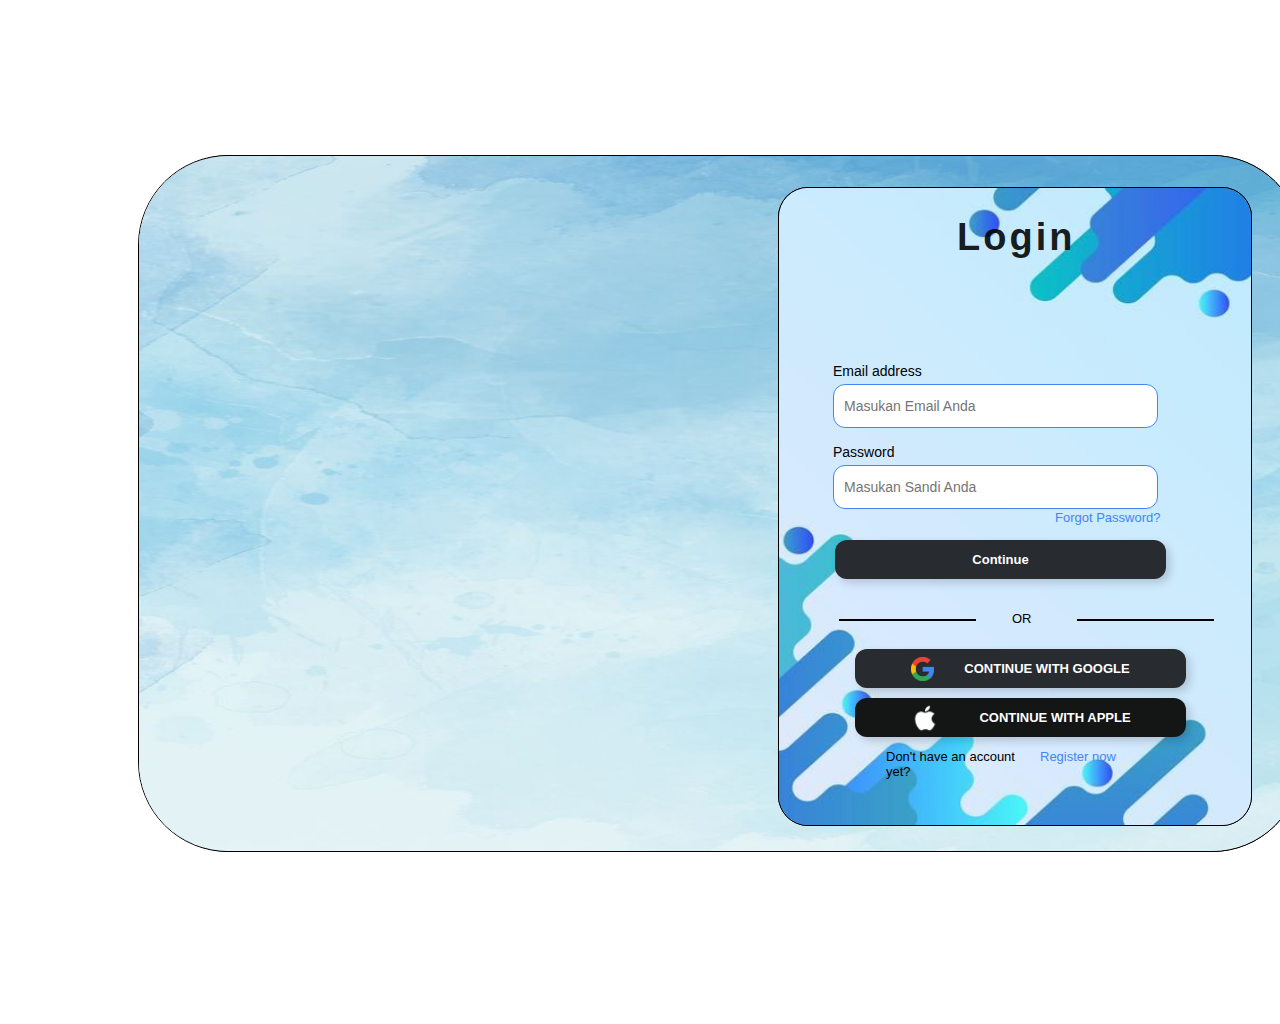
==== index.html @ a44138eb "firdt commit" ====
<!DOCTYPE html>
    <html lang="en">
    <head>
      <meta charset="UTF-8">
      <meta name="viewport" content="width=device-width, initial-scale=1.0">
      <title>Login Page</title>
    </head>
    <body>
      <div class="container">
        <div class="background-box"></div>
        <img class="background-img" src="v23_5.png" alt="Background">
        <div class="side-box"></div>
        <img class="side-img" src="v23_4.png" alt="Side Image">
        <div class="title">Login</div>
        
        <form class="form-container" action="#" method="post">
          <div class="form-group">
            <label for="email">Email address</label>
            <input id="email" type="email" name="email" placeholder="Masukan Email Anda" required>
          </div>
          <div class="form-group">
            <label for="password">Password</label>
            <input id="password" type="password" name="password" placeholder="Masukan Sandi Anda" required>
          </div>
          <button type="submit" class="login-button">
            <img src="" alt="Login Icon" class="button-icon">
            Continue
          </button>
        </form>
        
        <div class="forgot-password">Forgot Password?</div>
    
        <div class="continue-with-container">
          <div class="continue-with continue-google">
            <img src="v14_214.png" alt="Google Icon" class="button-icon">
            CONTINUE WITH GOOGLE
          </div>
          <div class="continue-with continue-apple">
            <img src="v14_216.png" alt="Apple Icon" class="button-icon-apple">
            CONTINUE WITH APPLE
          </div>
        </div>
        
        <button class="continue-button">
          Continue 
        </button>
        
        <div class="or-divider or-divider-left"></div>
        <div class="or-divider or-divider-right"></div>
        <div class="or-text">OR</div>
        
        <div class="register">Don't have an account yet?</div>
        <div class="register-now">Register now</div>
      </div>
    </body>
    </html>
    
</body>
</html>
<style>
    .continue-button {
  width: 331px;
  height: 39px;
  background: #282B2F; 
  box-shadow: 4px 4px 8px rgba(0, 0, 0, 0.16);
  border-radius: 12px;
  color: white;
  font-size: 13px;
  font-family: Poppins, sans-serif;
  font-weight: 700;
  text-align: center;
  line-height: 39px;
  cursor: pointer;
  text-decoration: none;
  display: flex;
  align-items: center;
  justify-content: center;
  position: absolute;
  left: 835px;
  top: 540px; 
  border: none;
}

 body {
  margin: 0;
  padding: 0;
  font-family: Roboto, sans-serif;
}

.container {
  width: 1440px;
  height: 1024px;
  position: relative;
  background: white;
  margin: 0 auto;
}

.background-box {
  width: 1160px;
  height: 695px;
  left: 140px;
  top: 155px;
  position: absolute;
  background: #D9D9D9;
  border-radius: 90px;
  border: 1px black solid;
}

.background-img {
  width: 1162px;
  height: 695px;
  left: 138px;
  top: 155px;
  position: absolute;
  border-radius: 90px;
  border: 1px black solid;
}

.side-box {
  width: 472px;
  height: 637px;
  left: 778px;
  top: 187px;
  position: absolute;
  background: #D9D9D9;
  border-radius: 30px;
  border: 1px black solid;
}

.side-img {
  width: 472px;
  height: 637px;
  left: 778px;
  top: 187px;
  position: absolute;
  border-radius: 30px;
  border: 1px black solid;
}

.title {
  width: 208px;
  height: 54px;
  color: rgba(0, 0, 0, 0.90);
  font-size: 38px;
  font-family: Mont, sans-serif;
  font-weight: 900;
  letter-spacing: 3.04px;
  position: absolute;
  left: 957px;
  top: 216px;
}

.form-container {
  width: 325px;
  position: absolute;
  left: 833px;
  top: 363px;
}

.form-group {
  margin-bottom: 16px;
}

.form-group label {
  display: block;
  color: black;
  font-size: 14px;
  font-family: Poppins, sans-serif;
  font-weight: 400;
  margin-bottom: 5px;
}

.form-group input {
  width: 100%;
  height: 44px;
  background: white;
  border-radius: 12px;
  border: 1px #4285F4 solid;
  padding: 10px;
  box-sizing: border-box;
  font-family: Poppins, sans-serif;
  font-size: 14px;
}

.forgot-password {
  width: 116px;
  color: #4285F4;
  font-size: 13px;
  font-family: Roboto, sans-serif;
  font-weight: 400;
  position: absolute;
  left: 1055px;
  top: 510px;
}

.login-button {
  width: 250px;
  height: 45px;
  background: #393C41;
  box-shadow: 4px 4px 8px rgba(0, 0, 0, 0.16);
  border-radius: 12px;
  position: absolute;
  left: 837px;
  top: 543px;
  display: flex;
  align-items: center;
  justify-content: center;
  color: white;
  font-size: 13px;
  font-family: Poppins, sans-serif;
  font-weight: 700;
  cursor: pointer;
  text-decoration: none;
  border: none;
  z-index: 10;
}

.login-button img {
  display: none; /* Hide the image as it is not needed */
}

.continue-with-container {
  display: flex;
  flex-direction: column; 
  align-items: center; 
  gap: 10px; 
  position: absolute;
  left: 855px;
  top: 649px;
}

.continue-with {
  width: 331px;
  height: 39px;
  border-radius: 12px;
  box-shadow: 4px 4px 8px rgba(0, 0, 0, 0.16);
  color: white;
  font-size: 13px;
  font-family: Poppins, sans-serif;
  font-weight: 700;
  text-align: center;
  line-height: 39px;
  cursor: pointer;
  text-decoration: none;
  display: flex;
  align-items: center;
  justify-content: center;
}

.continue-google {
  background: #282B2F;
}

.continue-apple {
  background: #141515;
}

.button-icon {
  width: 23px;
  height: 24px;
  margin-right: 30px;
}

.button-icon-apple {
  width: 30px;
  height: 30px;
  margin-right: 39px;
}

.register {
  width: 152px;
  height: 34px;
  color: black;
  font-size: 13px;
  font-family: Roboto, sans-serif;
  font-weight: 400;
  position: absolute;
  left: 886px;
  top: 749px;
}

.register-now {
  width: 130px;
  height: 34px;
  color: #4285F4;
  font-size: 13px;
  font-family: Roboto, sans-serif;
  font-weight: 400;
  position: absolute;
  left: 1040px;
  top: 749px;
}

.or-divider {
  width: 135px;
  height: 0;
  border: 1px black solid;
  position: absolute;
}

.or-divider-left {
  left: 839px;
  top: 619px;
}

.or-divider-right {
  left: 1077px;
  top: 619px;
}

.or-text {
  left: 1012px;
  top: 611px;
  position: absolute;
  text-align: center;
  color: black;
  font-size: 13px;
  font-family: Roboto, sans-serif;
  font-weight: 400;
}


</style>
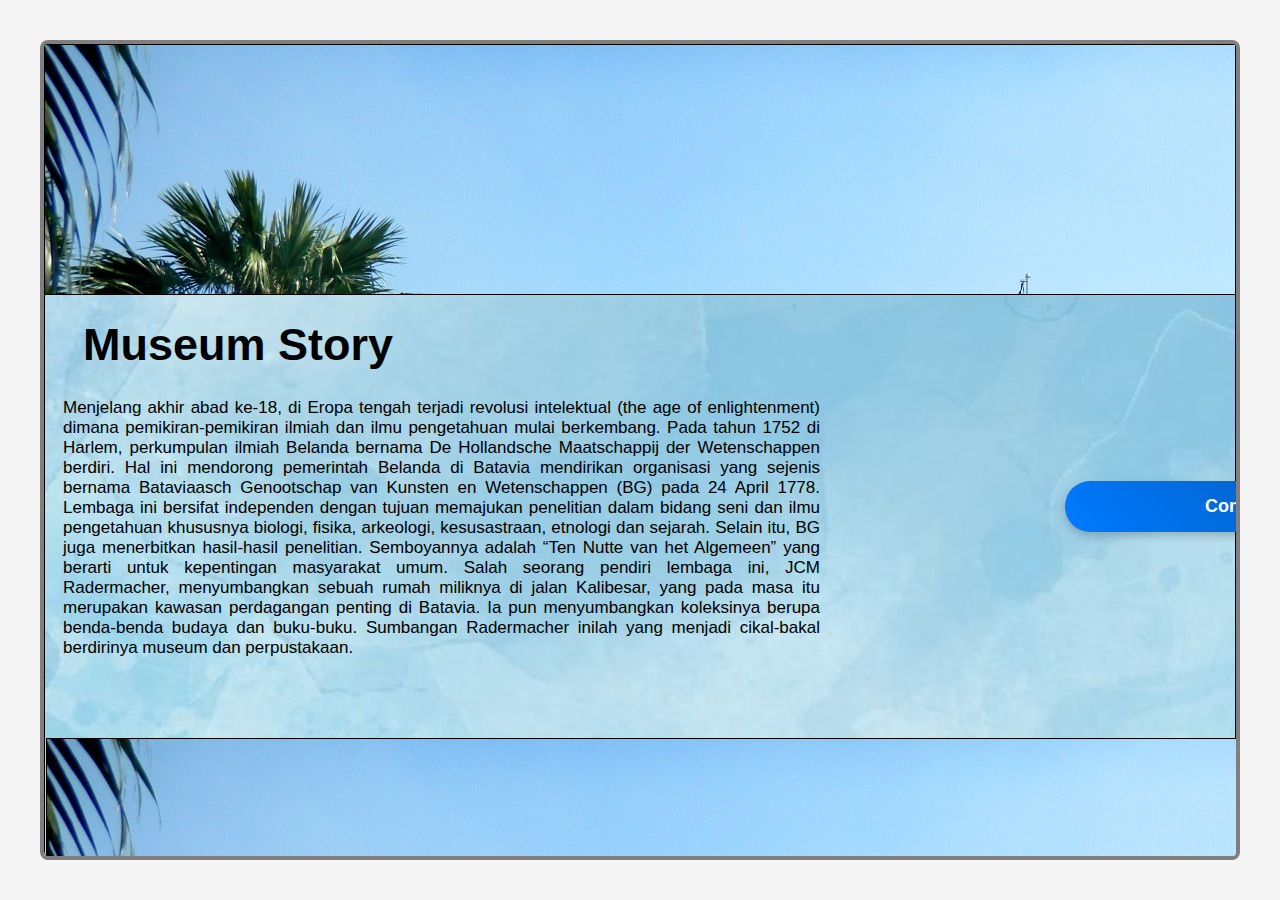
==== commit b4b11d01: "Commit2" ====
--- a/index.html
+++ b/index.html
@@ -1,324 +1,207 @@
-    <!DOCTYPE html>
-    <html lang="en">
-    <head>
-      <meta charset="UTF-8">
-      <meta name="viewport" content="width=device-width, initial-scale=1.0">
-      <title>Login Page</title>
-    </head>
-    <body>
-      <div class="container">
-        <div class="background-box"></div>
-        <img class="background-img" src="v23_5.png" alt="Background">
-        <div class="side-box"></div>
-        <img class="side-img" src="v23_4.png" alt="Side Image">
-        <div class="title">Login</div>
-        
-        <form class="form-container" action="#" method="post">
-          <div class="form-group">
-            <label for="email">Email address</label>
-            <input id="email" type="email" name="email" placeholder="Masukan Email Anda" required>
-          </div>
-          <div class="form-group">
-            <label for="password">Password</label>
-            <input id="password" type="password" name="password" placeholder="Masukan Sandi Anda" required>
-          </div>
-          <button type="submit" class="login-button">
-            <img src="" alt="Login Icon" class="button-icon">
-            Continue
-          </button>
-        </form>
-        
-        <div class="forgot-password">Forgot Password?</div>
-    
-        <div class="continue-with-container">
-          <div class="continue-with continue-google">
-            <img src="v14_214.png" alt="Google Icon" class="button-icon">
-            CONTINUE WITH GOOGLE
-          </div>
-          <div class="continue-with continue-apple">
-            <img src="v14_216.png" alt="Apple Icon" class="button-icon-apple">
-            CONTINUE WITH APPLE
-          </div>
+<!DOCTYPE html>
+<html lang="id">
+<head>
+    <meta charset="UTF-8">
+    <meta name="viewport" content="width=device-width, initial-scale=1.0">
+    <title>Document</title>
+</head>
+<body>
+    <div class="container">
+        <div class="border-box">
+            <div class="v29_6">
+                <div class="v33_105">
+                    <div class="v29_7">
+                        <img src="v29_7.png" alt="Placeholder Image">
+                    </div>
+                    <div class="v33_89">
+                        <img src="v33_83.png" alt="Placeholder Image">
+                    </div>
+                    <span class="v33_88">
+                        Menjelang akhir abad ke-18, di Eropa tengah terjadi revolusi intelektual (the age of enlightenment) dimana pemikiran-pemikiran ilmiah dan ilmu pengetahuan mulai berkembang. Pada tahun 1752 di Harlem, perkumpulan ilmiah Belanda bernama De Hollandsche Maatschappij der Wetenschappen berdiri. Hal ini mendorong pemerintah Belanda di Batavia mendirikan organisasi yang sejenis bernama Bataviaasch Genootschap van Kunsten en Wetenschappen (BG) pada 24 April 1778. Lembaga ini bersifat independen dengan tujuan memajukan penelitian dalam bidang seni dan ilmu pengetahuan khususnya biologi, fisika, arkeologi, kesusastraan, etnologi dan sejarah. Selain itu, BG juga menerbitkan hasil-hasil penelitian. Semboyannya adalah “Ten Nutte van het Algemeen” yang berarti untuk kepentingan masyarakat umum. Salah seorang pendiri lembaga ini, JCM Radermacher, menyumbangkan sebuah rumah miliknya di jalan Kalibesar, yang pada masa itu merupakan kawasan perdagangan penting di Batavia. Ia pun menyumbangkan koleksinya berupa benda-benda budaya dan buku-buku. Sumbangan Radermacher inilah yang menjadi cikal-bakal berdirinya museum dan perpustakaan.
+                    </span>
+                    <div class="v33_83">
+                        <img src="v33_83.png" alt="Placeholder Image">
+                    </div>
+                    <span class="v33_87">Museum Story</span>
+                    <div class="v33_83"></div>
+                    <a href="nextpage.html" class="v35_106">Continue</a>
+                </div>
+            </div>
         </div>
-        
-        <button class="continue-button">
-          Continue 
-        </button>
-        
-        <div class="or-divider or-divider-left"></div>
-        <div class="or-divider or-divider-right"></div>
-        <div class="or-text">OR</div>
-        
-        <div class="register">Don't have an account yet?</div>
-        <div class="register-now">Register now</div>
-      </div>
-    </body>
-    </html>
-    
+    </div>
 </body>
 </html>
 <style>
-    .continue-button {
-  width: 331px;
-  height: 39px;
-  background: #282B2F; 
-  box-shadow: 4px 4px 8px rgba(0, 0, 0, 0.16);
-  border-radius: 12px;
-  color: white;
-  font-size: 13px;
-  font-family: Poppins, sans-serif;
-  font-weight: 700;
-  text-align: center;
-  line-height: 39px;
-  cursor: pointer;
-  text-decoration: none;
-  display: flex;
-  align-items: center;
-  justify-content: center;
-  position: absolute;
-  left: 835px;
-  top: 540px; 
-  border: none;
-}
-
- body {
-  margin: 0;
-  padding: 0;
-  font-family: Roboto, sans-serif;
-}
-
-.container {
-  width: 1440px;
-  height: 1024px;
-  position: relative;
-  background: white;
-  margin: 0 auto;
-}
-
-.background-box {
-  width: 1160px;
-  height: 695px;
-  left: 140px;
-  top: 155px;
-  position: absolute;
-  background: #D9D9D9;
-  border-radius: 90px;
-  border: 1px black solid;
-}
-
-.background-img {
-  width: 1162px;
-  height: 695px;
-  left: 138px;
-  top: 155px;
-  position: absolute;
-  border-radius: 90px;
-  border: 1px black solid;
-}
-
-.side-box {
-  width: 472px;
-  height: 637px;
-  left: 778px;
-  top: 187px;
-  position: absolute;
-  background: #D9D9D9;
-  border-radius: 30px;
-  border: 1px black solid;
-}
-
-.side-img {
-  width: 472px;
-  height: 637px;
-  left: 778px;
-  top: 187px;
-  position: absolute;
-  border-radius: 30px;
-  border: 1px black solid;
-}
-
-.title {
-  width: 208px;
-  height: 54px;
-  color: rgba(0, 0, 0, 0.90);
-  font-size: 38px;
-  font-family: Mont, sans-serif;
-  font-weight: 900;
-  letter-spacing: 3.04px;
-  position: absolute;
-  left: 957px;
-  top: 216px;
-}
-
-.form-container {
-  width: 325px;
-  position: absolute;
-  left: 833px;
-  top: 363px;
-}
-
-.form-group {
-  margin-bottom: 16px;
-}
-
-.form-group label {
-  display: block;
-  color: black;
-  font-size: 14px;
-  font-family: Poppins, sans-serif;
-  font-weight: 400;
-  margin-bottom: 5px;
-}
-
-.form-group input {
-  width: 100%;
-  height: 44px;
-  background: white;
-  border-radius: 12px;
-  border: 1px #4285F4 solid;
-  padding: 10px;
-  box-sizing: border-box;
-  font-family: Poppins, sans-serif;
-  font-size: 14px;
-}
-
-.forgot-password {
-  width: 116px;
-  color: #4285F4;
-  font-size: 13px;
-  font-family: Roboto, sans-serif;
-  font-weight: 400;
-  position: absolute;
-  left: 1055px;
-  top: 510px;
-}
-
-.login-button {
-  width: 250px;
-  height: 45px;
-  background: #393C41;
-  box-shadow: 4px 4px 8px rgba(0, 0, 0, 0.16);
-  border-radius: 12px;
-  position: absolute;
-  left: 837px;
-  top: 543px;
-  display: flex;
-  align-items: center;
-  justify-content: center;
-  color: white;
-  font-size: 13px;
-  font-family: Poppins, sans-serif;
-  font-weight: 700;
-  cursor: pointer;
-  text-decoration: none;
-  border: none;
-  z-index: 10;
-}
-
-.login-button img {
-  display: none; /* Hide the image as it is not needed */
-}
-
-.continue-with-container {
-  display: flex;
-  flex-direction: column; 
-  align-items: center; 
-  gap: 10px; 
-  position: absolute;
-  left: 855px;
-  top: 649px;
-}
-
-.continue-with {
-  width: 331px;
-  height: 39px;
-  border-radius: 12px;
-  box-shadow: 4px 4px 8px rgba(0, 0, 0, 0.16);
-  color: white;
-  font-size: 13px;
-  font-family: Poppins, sans-serif;
-  font-weight: 700;
-  text-align: center;
-  line-height: 39px;
-  cursor: pointer;
-  text-decoration: none;
-  display: flex;
-  align-items: center;
-  justify-content: center;
-}
-
-.continue-google {
-  background: #282B2F;
-}
-
-.continue-apple {
-  background: #141515;
-}
-
-.button-icon {
-  width: 23px;
-  height: 24px;
-  margin-right: 30px;
-}
-
-.button-icon-apple {
-  width: 30px;
-  height: 30px;
-  margin-right: 39px;
-}
-
-.register {
-  width: 152px;
-  height: 34px;
-  color: black;
-  font-size: 13px;
-  font-family: Roboto, sans-serif;
-  font-weight: 400;
-  position: absolute;
-  left: 886px;
-  top: 749px;
-}
-
-.register-now {
-  width: 130px;
-  height: 34px;
-  color: #4285F4;
-  font-size: 13px;
-  font-family: Roboto, sans-serif;
-  font-weight: 400;
-  position: absolute;
-  left: 1040px;
-  top: 749px;
-}
-
-.or-divider {
-  width: 135px;
-  height: 0;
-  border: 1px black solid;
-  position: absolute;
-}
-
-.or-divider-left {
-  left: 839px;
-  top: 619px;
-}
-
-.or-divider-right {
-  left: 1077px;
-  top: 619px;
-}
-
-.or-text {
-  left: 1012px;
-  top: 611px;
-  position: absolute;
-  text-align: center;
-  color: black;
-  font-size: 13px;
-  font-family: Roboto, sans-serif;
-  font-weight: 400;
-}
-
-
-</style>
-
+    * {
+        box-sizing: border-box;
+    }
+    body {
+        font-size: 14px;
+        margin: 0;
+        padding: 0;
+        background: #f4f4f4;
+    }
+    .container {
+        width: 100%;
+        height: 100vh;
+        display: flex;
+        justify-content: center;
+        align-items: center;
+        padding: 20px;
+        background-color: #f4f4f4;
+    }
+    .border-box {
+        width: calc(100% - 40px);
+        max-width: 1500px;
+        height: calc(100% - 40px);
+        border: 4px solid rgba(0, 0, 0, 0.5);
+        border-radius: 8px;
+        background: rgba(255, 255, 255, 1);
+        overflow: hidden;
+        position: relative;
+    }
+    .v29_6 {
+        width: 100%;
+        height: 100%;
+        background: rgba(255,255,255,1);
+        position: absolute;
+        top: 0;
+        left: 0;
+    }
+    .v33_105 {
+        width: 100%;
+        height: 100%;
+        background-size: cover;
+        position: absolute;
+        top: 0;
+        left: 0;
+    }
+    .v29_7 {
+        display: flex; 
+        align-items: center; 
+        justify-content: center; 
+        width: 100%;
+        height: 100%;
+        background-size: cover;
+        position: absolute;
+        top: 0;
+        left: 0;
+        border: 1px solid rgba(0,0,0,1);
+        border-radius: 4px;
+        overflow: hidden;
+    }
+    .v29_7 img {
+        width: 100%; 
+        height: auto; 
+        object-fit: cover; 
+        position: absolute;
+        top: 0;
+        left: 0;
+    }
+    .v33_89 {
+        width: 100%;
+        height: 329px;
+        background-size: cover;
+        position: absolute;
+        top: 694px;
+        left: 2px;
+        border: 1px solid rgba(0,0,0,1);
+        overflow: hidden;
+    }
+    .v33_88 {
+        width: 757px;
+        color: rgba(0,0,0,1);
+        position: absolute;
+        top: 354px;
+        left: 19px;
+        font-family: Sansation, sans-serif;
+        font-weight: regular;
+        font-size: 17px;
+        text-align: justify;
+    }
+    .v33_83 {
+        width: 100%;
+        height: 251px;
+        background: url("../images/v33_83.png") no-repeat center center;
+        background-size: cover;
+        position: absolute;
+        top: 0;
+        left: 0;
+        border: 1px solid rgba(0,0,0,1);
+        overflow: hidden;
+    }
+    .v33_84 {
+        width: 979px;
+        height: 175px;
+        background: rgba(255,255,255,1);
+        position: absolute;
+        top: 13px;
+        left: 231px;
+        overflow: hidden;
+    }
+    .v33_85 {
+        width: 787px;
+        height: 37px;
+        background: rgba(0,0,0,1);
+        position: absolute;
+        top: 69px;
+        left: 181px;
+    }
+    .v33_86 {
+        width: 167px;
+        height: 175px;
+        background: url("../images/v33_86.png") no-repeat center center;
+        position: absolute;
+        top: 0;
+        left: 0;
+    }
+    .v33_87 {
+        width: 358px;
+        color: rgba(0,0,0,1);
+        position: absolute;
+        top: 275px;
+        left: 39px;
+        font-family: Sansation, sans-serif;
+        font-weight: bold;
+        font-size: 45px;
+        text-align: left;
+    }
+    .v33_98 {
+        width: 386px;
+        height: 48px;
+        background: rgba(255,255,255,1);
+        border: 1px solid rgba(66,133,244,1);
+        border-radius: 12px;
+        position: absolute;
+        top: 430px;
+        left: 892px;
+        overflow: hidden;
+    }
+    .v35_106 {
+        width: 358px;
+        color: #fff;
+        position: absolute;
+        top: 437px;
+        left: 1021px;
+        font-family: Sansation, sans-serif;
+        font-weight: bold;
+        font-size: 18px;
+        text-align: center;
+        text-decoration: none;
+        background: linear-gradient(45deg, #007bff, #0056b3);
+        border-radius: 25px;
+        display: inline-block;
+        padding: 15px 30px;
+        box-shadow: 0 4px 8px rgba(0,0,0,0.2);
+        cursor: pointer;
+        transition: background 0.3s, transform 0.2s;
+    }
+    .v35_106:hover {
+        background: linear-gradient(45deg, #0056b3, #003d7a);
+        transform: scale(1.05);
+    }
+    .v35_106:active {
+        background: linear-gradient(45deg, #003d7a, #0056b3);
+        transform: scale(1);
+    }
+    </style>
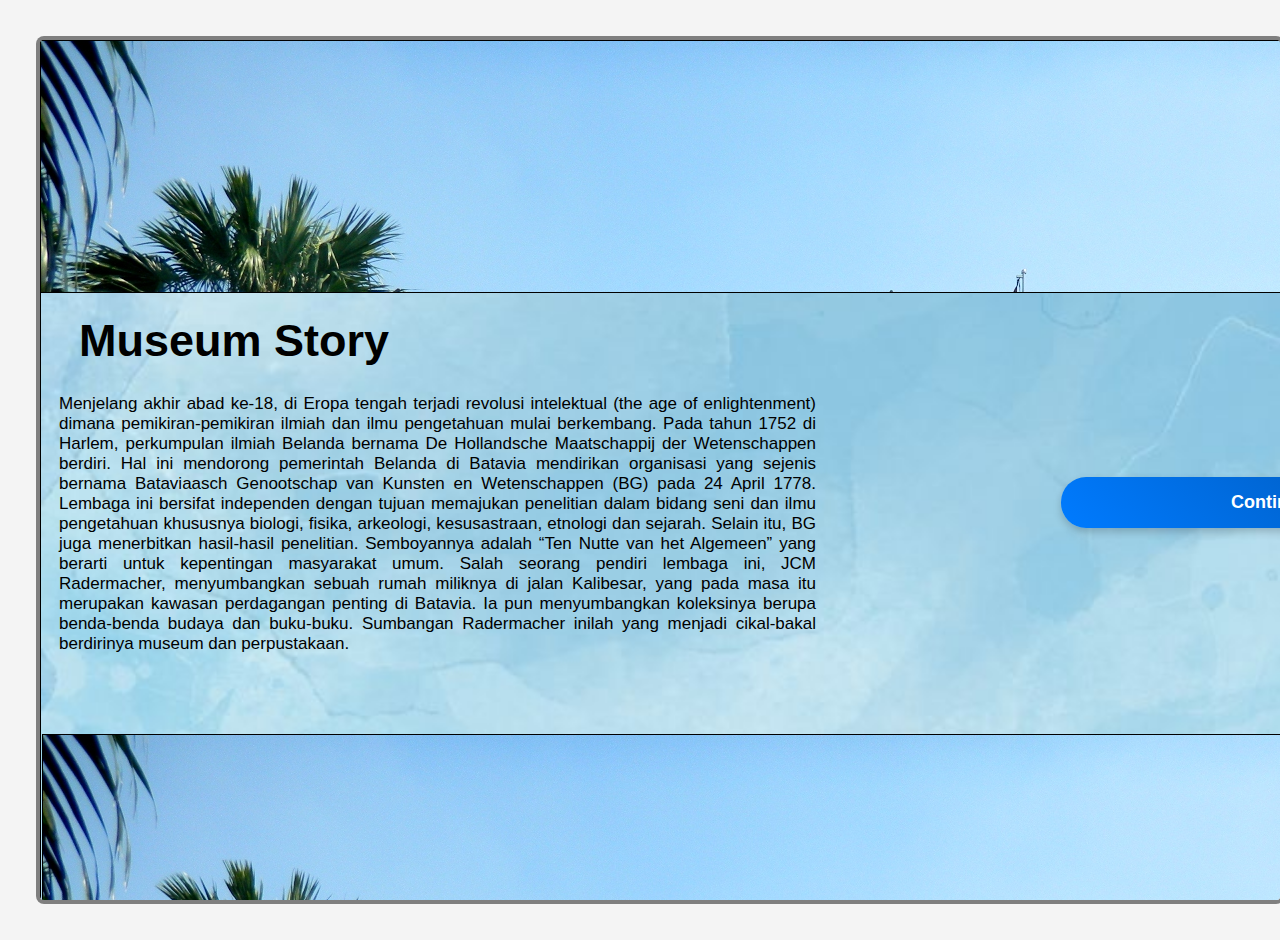
==== commit b44dc0e4: "Commit3" ====
--- a/index.html
+++ b/index.html
@@ -4,6 +4,9 @@
     <meta charset="UTF-8">
     <meta name="viewport" content="width=device-width, initial-scale=1.0">
     <title>Document</title>
+    <link rel="stylesheet" href="style.css">
+    
+
 </head>
 <body>
     <div class="container">
@@ -24,184 +27,10 @@
                     </div>
                     <span class="v33_87">Museum Story</span>
                     <div class="v33_83"></div>
-                    <a href="nextpage.html" class="v35_106">Continue</a>
+                    <a href="login.html" class="v35_106">Continue</a>
                 </div>
             </div>
         </div>
     </div>
 </body>
 </html>
-<style>
-    * {
-        box-sizing: border-box;
-    }
-    body {
-        font-size: 14px;
-        margin: 0;
-        padding: 0;
-        background: #f4f4f4;
-    }
-    .container {
-        width: 100%;
-        height: 100vh;
-        display: flex;
-        justify-content: center;
-        align-items: center;
-        padding: 20px;
-        background-color: #f4f4f4;
-    }
-    .border-box {
-        width: calc(100% - 40px);
-        max-width: 1500px;
-        height: calc(100% - 40px);
-        border: 4px solid rgba(0, 0, 0, 0.5);
-        border-radius: 8px;
-        background: rgba(255, 255, 255, 1);
-        overflow: hidden;
-        position: relative;
-    }
-    .v29_6 {
-        width: 100%;
-        height: 100%;
-        background: rgba(255,255,255,1);
-        position: absolute;
-        top: 0;
-        left: 0;
-    }
-    .v33_105 {
-        width: 100%;
-        height: 100%;
-        background-size: cover;
-        position: absolute;
-        top: 0;
-        left: 0;
-    }
-    .v29_7 {
-        display: flex; 
-        align-items: center; 
-        justify-content: center; 
-        width: 100%;
-        height: 100%;
-        background-size: cover;
-        position: absolute;
-        top: 0;
-        left: 0;
-        border: 1px solid rgba(0,0,0,1);
-        border-radius: 4px;
-        overflow: hidden;
-    }
-    .v29_7 img {
-        width: 100%; 
-        height: auto; 
-        object-fit: cover; 
-        position: absolute;
-        top: 0;
-        left: 0;
-    }
-    .v33_89 {
-        width: 100%;
-        height: 329px;
-        background-size: cover;
-        position: absolute;
-        top: 694px;
-        left: 2px;
-        border: 1px solid rgba(0,0,0,1);
-        overflow: hidden;
-    }
-    .v33_88 {
-        width: 757px;
-        color: rgba(0,0,0,1);
-        position: absolute;
-        top: 354px;
-        left: 19px;
-        font-family: Sansation, sans-serif;
-        font-weight: regular;
-        font-size: 17px;
-        text-align: justify;
-    }
-    .v33_83 {
-        width: 100%;
-        height: 251px;
-        background: url("../images/v33_83.png") no-repeat center center;
-        background-size: cover;
-        position: absolute;
-        top: 0;
-        left: 0;
-        border: 1px solid rgba(0,0,0,1);
-        overflow: hidden;
-    }
-    .v33_84 {
-        width: 979px;
-        height: 175px;
-        background: rgba(255,255,255,1);
-        position: absolute;
-        top: 13px;
-        left: 231px;
-        overflow: hidden;
-    }
-    .v33_85 {
-        width: 787px;
-        height: 37px;
-        background: rgba(0,0,0,1);
-        position: absolute;
-        top: 69px;
-        left: 181px;
-    }
-    .v33_86 {
-        width: 167px;
-        height: 175px;
-        background: url("../images/v33_86.png") no-repeat center center;
-        position: absolute;
-        top: 0;
-        left: 0;
-    }
-    .v33_87 {
-        width: 358px;
-        color: rgba(0,0,0,1);
-        position: absolute;
-        top: 275px;
-        left: 39px;
-        font-family: Sansation, sans-serif;
-        font-weight: bold;
-        font-size: 45px;
-        text-align: left;
-    }
-    .v33_98 {
-        width: 386px;
-        height: 48px;
-        background: rgba(255,255,255,1);
-        border: 1px solid rgba(66,133,244,1);
-        border-radius: 12px;
-        position: absolute;
-        top: 430px;
-        left: 892px;
-        overflow: hidden;
-    }
-    .v35_106 {
-        width: 358px;
-        color: #fff;
-        position: absolute;
-        top: 437px;
-        left: 1021px;
-        font-family: Sansation, sans-serif;
-        font-weight: bold;
-        font-size: 18px;
-        text-align: center;
-        text-decoration: none;
-        background: linear-gradient(45deg, #007bff, #0056b3);
-        border-radius: 25px;
-        display: inline-block;
-        padding: 15px 30px;
-        box-shadow: 0 4px 8px rgba(0,0,0,0.2);
-        cursor: pointer;
-        transition: background 0.3s, transform 0.2s;
-    }
-    .v35_106:hover {
-        background: linear-gradient(45deg, #0056b3, #003d7a);
-        transform: scale(1.05);
-    }
-    .v35_106:active {
-        background: linear-gradient(45deg, #003d7a, #0056b3);
-        transform: scale(1);
-    }
-    </style>
--- a/style.css
+++ b/style.css
@@ -0,0 +1,174 @@
+<style>
+    * {
+        box-sizing: border-box;
+    }
+    body {
+        font-size: 14px;
+        margin: 0;
+        padding: 0;
+        background: #f4f4f4;
+    }
+    .container {
+        width: 100%;
+        height: 100vh;
+        display: flex;
+        justify-content: center;
+        align-items: center;
+        padding: 20px;
+        background-color: #f4f4f4;
+    }
+    .border-box {
+        width: calc(100% - 40px);
+        max-width: 1500px;
+        height: calc(100% - 40px);
+        border: 4px solid rgba(0, 0, 0, 0.5);
+        border-radius: 8px;
+        background: rgba(255, 255, 255, 1);
+        overflow: hidden;
+        position: relative;
+    }
+    .v29_6 {
+        width: 100%;
+        height: 100%;
+        background: rgba(255,255,255,1);
+        position: absolute;
+        top: 0;
+        left: 0;
+    }
+    .v33_105 {
+        width: 100%;
+        height: 100%;
+        background-size: cover;
+        position: absolute;
+        top: 0;
+        left: 0;
+    }
+    .v29_7 {
+        display: flex; 
+        align-items: center; 
+        justify-content: center; 
+        width: 100%;
+        height: 100%;
+        background-size: cover;
+        position: absolute;
+        top: 0;
+        left: 0;
+        border: 1px solid rgba(0,0,0,1);
+        border-radius: 4px;
+        overflow: hidden;
+    }
+    .v29_7 img {
+        width: 100%; 
+        height: auto; 
+        object-fit: cover; 
+        position: absolute;
+        top: 0;
+        left: 0;
+    }
+    .v33_89 {
+        width: 100%;
+        height: 329px;
+        background-size: cover;
+        position: absolute;
+        top: 694px;
+        left: 2px;
+        border: 1px solid rgba(0,0,0,1);
+        overflow: hidden;
+    }
+    .v33_88 {
+        width: 757px;
+        color: rgba(0,0,0,1);
+        position: absolute;
+        top: 354px;
+        left: 19px;
+        font-family: Sansation, sans-serif;
+        font-weight: regular;
+        font-size: 17px;
+        text-align: justify;
+    }
+    .v33_83 {
+        width: 100%;
+        height: 251px;
+        background: url("../images/v33_83.png") no-repeat center center;
+        background-size: cover;
+        position: absolute;
+        top: 0;
+        left: 0;
+        border: 1px solid rgba(0,0,0,1);
+        overflow: hidden;
+    }
+    .v33_84 {
+        width: 979px;
+        height: 175px;
+        background: rgba(255,255,255,1);
+        position: absolute;
+        top: 13px;
+        left: 231px;
+        overflow: hidden;
+    }
+    .v33_85 {
+        width: 787px;
+        height: 37px;
+        background: rgba(0,0,0,1);
+        position: absolute;
+        top: 69px;
+        left: 181px;
+    }
+    .v33_86 {
+        width: 167px;
+        height: 175px;
+        background: url("../images/v33_86.png") no-repeat center center;
+        position: absolute;
+        top: 0;
+        left: 0;
+    }
+    .v33_87 {
+        width: 358px;
+        color: rgba(0,0,0,1);
+        position: absolute;
+        top: 275px;
+        left: 39px;
+        font-family: Sansation, sans-serif;
+        font-weight: bold;
+        font-size: 45px;
+        text-align: left;
+    }
+    .v33_98 {
+        width: 386px;
+        height: 48px;
+        background: rgba(255,255,255,1);
+        border: 1px solid rgba(66,133,244,1);
+        border-radius: 12px;
+        position: absolute;
+        top: 430px;
+        left: 892px;
+        overflow: hidden;
+    }
+    .v35_106 {
+        width: 358px;
+        color: #fff;
+        position: absolute;
+        top: 437px;
+        left: 1021px;
+        font-family: Sansation, sans-serif;
+        font-weight: bold;
+        font-size: 18px;
+        text-align: center;
+        text-decoration: none;
+        background: linear-gradient(45deg, #007bff, #0056b3);
+        border-radius: 25px;
+        display: inline-block;
+        padding: 15px 30px;
+        box-shadow: 0 4px 8px rgba(0,0,0,0.2);
+        cursor: pointer;
+        transition: background 0.3s, transform 0.2s;
+    }
+    .v35_106:hover {
+        background: linear-gradient(45deg, #0056b3, #003d7a);
+        transform: scale(1.05);
+    }
+    .v35_106:active {
+        background: linear-gradient(45deg, #003d7a, #0056b3);
+        transform: scale(1);
+    }
+    </style>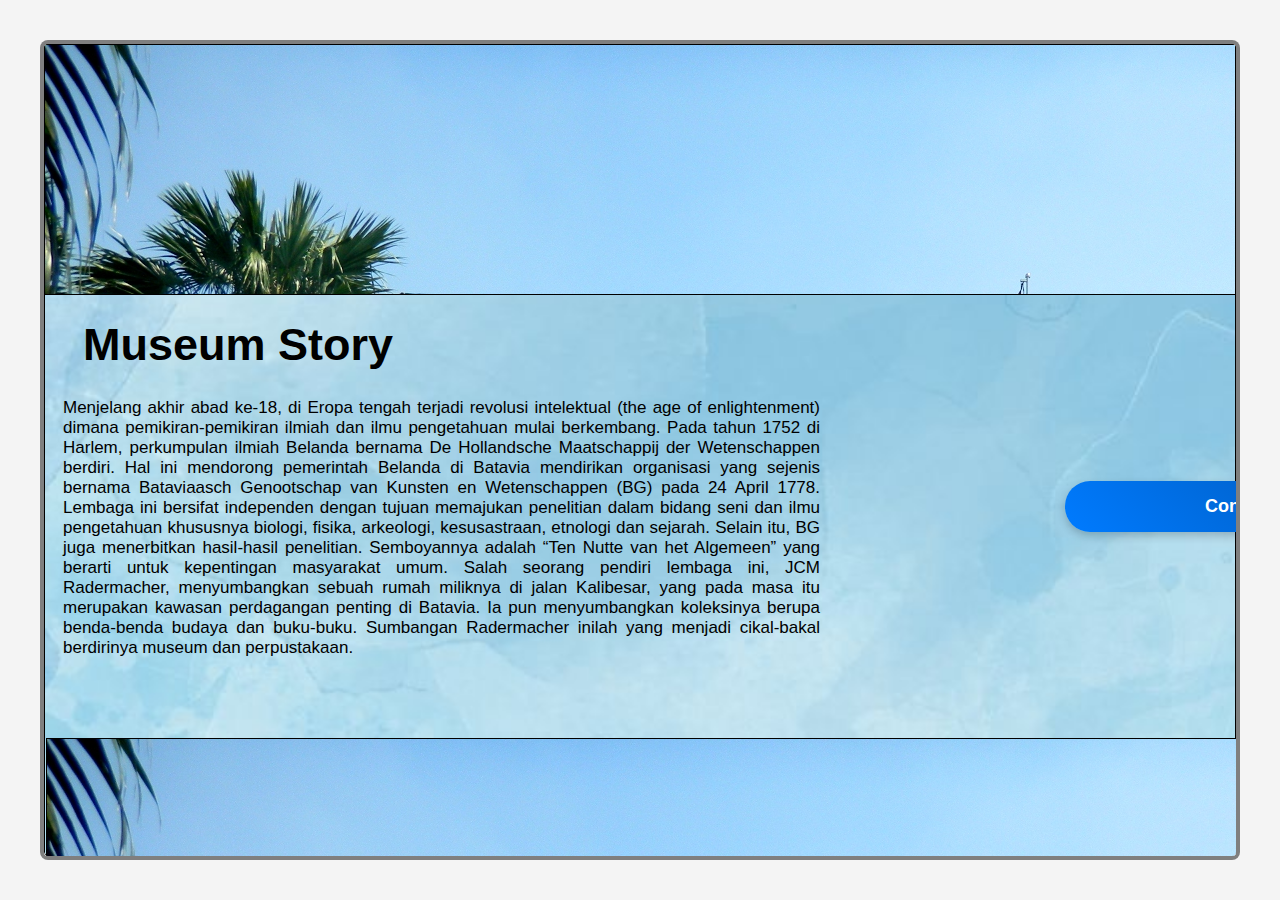
==== commit fd6cb448: "kn" ====
--- a/index.html
+++ b/index.html
@@ -11,23 +11,23 @@
 <body>
     <div class="container">
         <div class="border-box">
-            <div class="v29_6">
-                <div class="v33_105">
-                    <div class="v29_7">
-                        <img src="v29_7.png" alt="Placeholder Image">
+            <div class="box">
+                <div class="dalam">
+                    <div class="atas">
+                        <img src="asset/v29_7.png" alt="Placeholder Image">
                     </div>
-                    <div class="v33_89">
-                        <img src="v33_83.png" alt="Placeholder Image">
+                    <div class="tengah">
+                        <img src="asset/v33_83.png" alt="Placeholder Image">
                     </div>
-                    <span class="v33_88">
+                    <span class="txt">
                         Menjelang akhir abad ke-18, di Eropa tengah terjadi revolusi intelektual (the age of enlightenment) dimana pemikiran-pemikiran ilmiah dan ilmu pengetahuan mulai berkembang. Pada tahun 1752 di Harlem, perkumpulan ilmiah Belanda bernama De Hollandsche Maatschappij der Wetenschappen berdiri. Hal ini mendorong pemerintah Belanda di Batavia mendirikan organisasi yang sejenis bernama Bataviaasch Genootschap van Kunsten en Wetenschappen (BG) pada 24 April 1778. Lembaga ini bersifat independen dengan tujuan memajukan penelitian dalam bidang seni dan ilmu pengetahuan khususnya biologi, fisika, arkeologi, kesusastraan, etnologi dan sejarah. Selain itu, BG juga menerbitkan hasil-hasil penelitian. Semboyannya adalah “Ten Nutte van het Algemeen” yang berarti untuk kepentingan masyarakat umum. Salah seorang pendiri lembaga ini, JCM Radermacher, menyumbangkan sebuah rumah miliknya di jalan Kalibesar, yang pada masa itu merupakan kawasan perdagangan penting di Batavia. Ia pun menyumbangkan koleksinya berupa benda-benda budaya dan buku-buku. Sumbangan Radermacher inilah yang menjadi cikal-bakal berdirinya museum dan perpustakaan.
                     </span>
-                    <div class="v33_83">
-                        <img src="v33_83.png" alt="Placeholder Image">
+                    <div class="bawah">
+                        <img src="asset/v33_83.png" alt="Placeholder Image">
                     </div>
-                    <span class="v33_87">Museum Story</span>
+                    <span class="judul">Museum Story</span>
                     <div class="v33_83"></div>
-                    <a href="login.html" class="v35_106">Continue</a>
+                    <a href="login.html" class="btn">Continue</a>
                 </div>
             </div>
         </div>
--- a/style.css
+++ b/style.css
@@ -1,4 +1,4 @@
-<style>
+
     * {
         box-sizing: border-box;
     }
@@ -27,7 +27,7 @@
         overflow: hidden;
         position: relative;
     }
-    .v29_6 {
+    .box {
         width: 100%;
         height: 100%;
         background: rgba(255,255,255,1);
@@ -35,7 +35,7 @@
         top: 0;
         left: 0;
     }
-    .v33_105 {
+    .dalam {
         width: 100%;
         height: 100%;
         background-size: cover;
@@ -43,7 +43,7 @@
         top: 0;
         left: 0;
     }
-    .v29_7 {
+    .atas{
         display: flex; 
         align-items: center; 
         justify-content: center; 
@@ -57,7 +57,7 @@
         border-radius: 4px;
         overflow: hidden;
     }
-    .v29_7 img {
+    .atas img {
         width: 100%; 
         height: auto; 
         object-fit: cover; 
@@ -65,7 +65,7 @@
         top: 0;
         left: 0;
     }
-    .v33_89 {
+    .tengah {
         width: 100%;
         height: 329px;
         background-size: cover;
@@ -75,7 +75,7 @@
         border: 1px solid rgba(0,0,0,1);
         overflow: hidden;
     }
-    .v33_88 {
+    .txt {
         width: 757px;
         color: rgba(0,0,0,1);
         position: absolute;
@@ -86,7 +86,7 @@
         font-size: 17px;
         text-align: justify;
     }
-    .v33_83 {
+    .bawah {
         width: 100%;
         height: 251px;
         background: url("../images/v33_83.png") no-repeat center center;
@@ -122,7 +122,7 @@
         top: 0;
         left: 0;
     }
-    .v33_87 {
+    .judul {
         width: 358px;
         color: rgba(0,0,0,1);
         position: absolute;
@@ -144,7 +144,7 @@
         left: 892px;
         overflow: hidden;
     }
-    .v35_106 {
+    .btn {
         width: 358px;
         color: #fff;
         position: absolute;
@@ -171,4 +171,3 @@
         background: linear-gradient(45deg, #003d7a, #0056b3);
         transform: scale(1);
     }
-    </style>